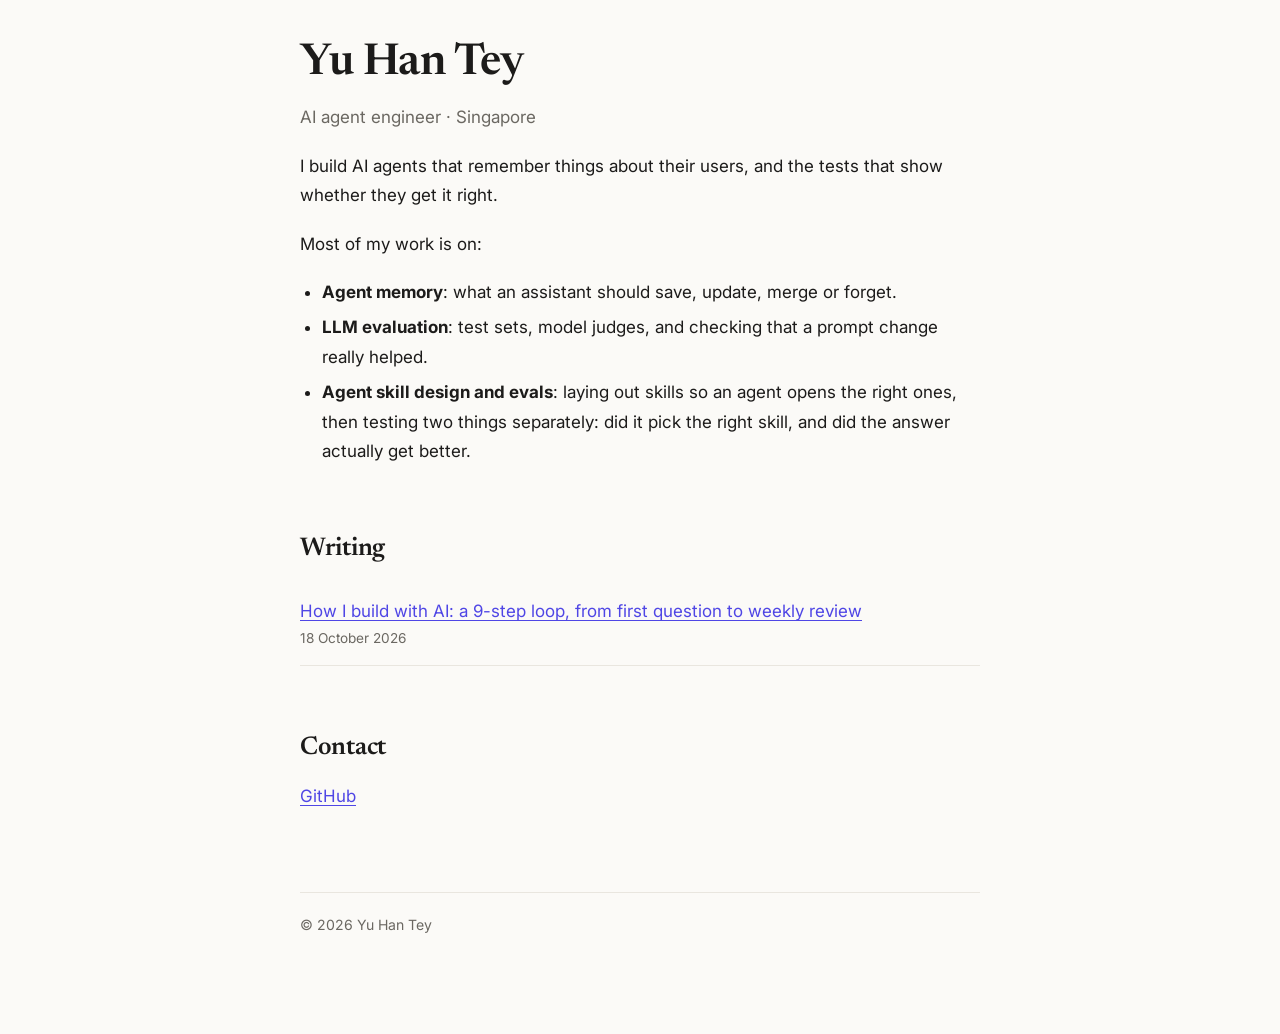
==== index.html @ 17f3b0b4 "Home: drop skill score line Co-Authored-By: Claude Opus 5.5 (1M context) <noreply@anthropic.com>" ====
<!doctype html>
<html lang="en">
<head>
<meta charset="utf-8">
<meta name="viewport" content="width=device-width, initial-scale=1">
<title>Yu Han Tey · AI agent engineer</title>
<meta name="description" content="Yu Han Tey is an AI agent engineer in Singapore working on agent memory, LLM evaluation, and agent skill design and evals.">
<link rel="canonical" href="https://yuhantey.github.io/">
<link rel="stylesheet" href="style.css">
<script type="application/ld+json">
{
  "@context": "https://schema.org",
  "@type": "Person",
  "name": "Yu Han Tey",
  "url": "https://yuhantey.github.io/",
  "jobTitle": "AI Agent Engineer",
  "address": { "@type": "PostalAddress", "addressLocality": "Singapore" },
  "knowsAbout": ["AI agent memory", "LLM evaluation", "LLM-as-a-judge", "Agent skill design", "Skill evaluation", "Claude Skills", "Claude Code"],
  "sameAs": [
    "https://github.com/yuhantey"
  ]
}
</script>
</head>
<body>
<main>
<h1>Yu Han Tey</h1>
<p class="muted">AI agent engineer · Singapore</p>

<p>I build AI agents that remember things about their users, and the tests that show whether they get it right.</p>
<p>Most of my work is on:</p>
<ul>
<li><b>Agent memory</b>: what an assistant should save, update, merge or forget.</li>
<li><b>LLM evaluation</b>: test sets, model judges, and checking that a prompt change really helped.</li>
<li><b>Agent skill design and evals</b>: laying out skills so an agent opens the right ones, then testing two things separately: did it pick the right skill, and did the answer actually get better.</li>
</ul>

<h2>Writing</h2>
<ul class="posts">
<li><a href="posts/how-i-work-with-ai.html">How I build with AI: a 9-step loop, from first question to weekly review</a><span class="date">18 October 2026</span></li>
</ul>

<h2>Contact</h2>
<p><a href="https://github.com/yuhantey">GitHub</a></p>

<footer>© 2026 Yu Han Tey</footer>
</main>
</body>
</html>
---- style.css ----
@import url('https://fonts.googleapis.com/css2?family=Inter:wght@400;500;600;700&family=Newsreader:opsz,wght@6..72,500;6..72,600&family=JetBrains+Mono:wght@400;500&display=swap');

:root {
  --bg: #fbfaf7;
  --surface: #ffffff;
  --text: #1c1b1a;
  --muted: #6b6862;
  --line: #e9e6df;
  --accent: #4f46e5;
  --accent-soft: #eef0ff;
  --ai: #7c3aed;
  --ai-soft: #f4efff;
  --me: #0f8a5f;
  --me-soft: #e8f6ef;
  --bad: #c2410c;
  --bad-soft: #fff1e8;
  --code-bg: #f3f1ec;
  --pre-bg: #1d1c22;
  --pre-text: #e8e6f0;
  --shadow: 0 1px 2px rgba(20, 18, 12, .04), 0 4px 16px rgba(20, 18, 12, .05);
}
@media (prefers-color-scheme: dark) {
  :root {
    --bg: #141317;
    --surface: #1c1b20;
    --text: #ecebf0;
    --muted: #a09ea8;
    --line: #2e2c34;
    --accent: #8b85ff;
    --accent-soft: #23213a;
    --ai: #b294ff;
    --ai-soft: #251d38;
    --me: #4cc79a;
    --me-soft: #15291f;
    --bad: #ff9b6a;
    --bad-soft: #2d1c14;
    --code-bg: #26242c;
    --pre-bg: #0e0d11;
    --pre-text: #e8e6f0;
    --shadow: 0 1px 2px rgba(0, 0, 0, .3), 0 4px 16px rgba(0, 0, 0, .25);
  }
}

* { box-sizing: border-box; }
html { -webkit-text-size-adjust: 100%; }
body {
  margin: 0;
  background: var(--bg);
  color: var(--text);
  font: 17px/1.75 Inter, -apple-system, BlinkMacSystemFont, "Segoe UI", "PingFang SC", "Noto Sans SC", sans-serif;
  -webkit-font-smoothing: antialiased;
}
main { max-width: 720px; margin: 0 auto; padding: 40px 20px 96px; }
a { color: var(--accent); text-decoration-thickness: 1px; text-underline-offset: 3px; }
p { margin: 0 0 1.1em; }
.muted { color: var(--muted); }
.small { font-size: .88rem; }

/* nav + header */
nav { display: flex; gap: 18px; margin-bottom: 56px; font-size: .92rem; }
nav a { color: var(--text); font-weight: 600; text-decoration: none; display: inline-flex; align-items: center; gap: 10px; }
nav a::before {
  content: "YT"; display: inline-grid; place-items: center; width: 30px; height: 30px; border-radius: 50%;
  background: var(--text); color: var(--bg); font-size: .7rem; letter-spacing: .02em;
}
nav a:hover { color: var(--accent); }

h1, h2, h3 { font-family: Newsreader, Georgia, serif; font-weight: 600; letter-spacing: -.01em; }
h1 { font-size: clamp(2rem, 5.4vw, 2.75rem); line-height: 1.12; margin: 0 0 14px; }
h2 { font-size: 1.6rem; line-height: 1.25; margin: 2.6em 0 .7em; }
h3 { font-size: 1.22rem; margin: 1.8em 0 .4em; }
.kicker { font-size: .78rem; font-weight: 600; letter-spacing: .08em; text-transform: uppercase; color: var(--accent); margin-bottom: 10px; }
.meta { color: var(--muted); font-size: .9rem; margin-bottom: 36px; }
.lead { font-size: 1.2rem; line-height: 1.6; }
.sec { display: block; font-family: Inter, sans-serif; font-size: .78rem; font-weight: 600; letter-spacing: .08em; color: var(--accent); margin-bottom: 4px; }

/* cards */
.answer {
  margin: 32px 0 8px; padding: 20px 24px; border-radius: 14px;
  background: var(--accent-soft); border: 1px solid color-mix(in srgb, var(--accent) 22%, transparent);
}
.answer .label { font-size: .75rem; font-weight: 700; letter-spacing: .1em; text-transform: uppercase; color: var(--accent); margin-bottom: 6px; }
.answer p { margin: .45em 0; }

.compare { display: grid; grid-template-columns: 1fr 1fr; gap: 14px; margin: 22px 0; }
@media (max-width: 640px) { .compare { grid-template-columns: 1fr; } }
.card { background: var(--surface); border: 1px solid var(--line); border-radius: 14px; padding: 18px 20px; box-shadow: var(--shadow); }
.card p { margin: .4em 0; }
.card .label { display: inline-block; font-size: .72rem; font-weight: 700; letter-spacing: .08em; text-transform: uppercase; padding: 2px 10px; border-radius: 999px; margin-bottom: 8px; }
.card.before .label { background: var(--bad-soft); color: var(--bad); }
.card.after .label { background: var(--me-soft); color: var(--me); }
.card.before p { font-family: "JetBrains Mono", ui-monospace, monospace; font-size: .86rem; line-height: 1.6; color: var(--muted); }

.insight {
  font-family: Newsreader, Georgia, serif; font-size: 1.45rem; line-height: 1.4; font-weight: 500;
  margin: 34px 0; padding: 4px 0 4px 22px; border-left: 3px solid var(--accent);
}

/* rule cards */
.rules { list-style: none; padding: 0; margin: 20px 0; display: grid; grid-template-columns: 1fr 1fr; gap: 12px; counter-reset: r; }
@media (max-width: 640px) { .rules { grid-template-columns: 1fr; } }
.rules li { counter-increment: r; background: var(--surface); border: 1px solid var(--line); border-radius: 12px; padding: 14px 16px 14px 52px; position: relative; font-size: .95rem; line-height: 1.55; margin: 0; }
.rules li::before {
  content: counter(r); position: absolute; left: 16px; top: 14px; width: 24px; height: 24px; border-radius: 50%;
  display: grid; place-items: center; font-size: .78rem; font-weight: 700; background: var(--accent-soft); color: var(--accent);
}
.rules li b { display: block; margin-bottom: 2px; }
.rules li.wide { grid-column: 1 / -1; }

/* loop timeline */
.loop { list-style: none; padding: 0; margin: 26px 0; position: relative; }
.loop::before { content: ""; position: absolute; left: 17px; top: 8px; bottom: 8px; width: 2px; background: var(--line); }
.loop li { position: relative; padding: 0 0 22px 54px; margin: 0; }
.loop li:last-child { padding-bottom: 0; }
.loop .dot {
  position: absolute; left: 0; top: 0; width: 36px; height: 36px; border-radius: 50%;
  display: grid; place-items: center; font-weight: 700; font-size: .9rem; border: 2px solid var(--bg);
}
.loop .ai .dot { background: var(--ai-soft); color: var(--ai); box-shadow: 0 0 0 1px var(--ai); }
.loop .me .dot { background: var(--me-soft); color: var(--me); box-shadow: 0 0 0 1px var(--me); }
.loop .title { font-weight: 600; display: flex; align-items: center; gap: 10px; flex-wrap: wrap; line-height: 36px; }
.loop .who { font-size: .7rem; font-weight: 700; letter-spacing: .08em; text-transform: uppercase; padding: 1px 9px; border-radius: 999px; line-height: 1.7; }
.loop .ai .who { background: var(--ai-soft); color: var(--ai); }
.loop .me .who { background: var(--me-soft); color: var(--me); }
.loop .desc { color: var(--muted); font-size: .95rem; margin-top: 2px; line-height: 1.6; }
.loop .desc b { color: var(--text); font-weight: 600; }

/* story blocks */
.story { border: 1px solid var(--line); border-radius: 14px; padding: 6px 22px 10px; margin: 18px 0; background: var(--surface); box-shadow: var(--shadow); }
.story h3 { margin-top: .9em; }
.story .lesson { font-size: .92rem; color: var(--me); font-weight: 600; }

.terms { display: grid; gap: 10px; margin: 18px 0; }
.terms div { border-left: 3px solid var(--ai); padding: 2px 0 2px 14px; font-size: .95rem; }

/* tables, code */
table { border-collapse: separate; border-spacing: 0; width: 100%; margin: 1.2em 0; font-size: .93rem; border: 1px solid var(--line); border-radius: 12px; overflow: hidden; background: var(--surface); }
th, td { padding: 10px 14px; text-align: left; vertical-align: top; border-bottom: 1px solid var(--line); }
tr:last-child td { border-bottom: 0; }
th { font-size: .74rem; letter-spacing: .07em; text-transform: uppercase; color: var(--muted); background: var(--code-bg); font-weight: 600; }
code { font-family: "JetBrains Mono", ui-monospace, monospace; background: var(--code-bg); padding: 1px 6px; border-radius: 5px; font-size: .86em; }
pre { background: var(--pre-bg); color: var(--pre-text); padding: 16px 18px; border-radius: 12px; overflow-x: auto; font-size: .84rem; line-height: 1.6; }
pre code { background: none; padding: 0; color: inherit; }
blockquote { margin: 1.2em 0; padding: 2px 0 2px 18px; border-left: 3px solid var(--line); color: var(--muted); }
ol, ul { padding-left: 1.3em; }
li { margin: .3em 0; }

/* older draft components */
.sol { margin: 14px 0; padding: 12px 18px; border: 1px solid var(--line); border-radius: 12px; background: var(--surface); }
.sol > .tag { display: inline-block; font-size: .72rem; font-weight: 700; padding: 1px 10px; border-radius: 999px; color: #fff; }
.sol.bad > .tag { background: var(--bad); }
.sol.good > .tag { background: #b7791f; }
.sol.great > .tag { background: var(--me); }
.flow { display: flex; flex-wrap: wrap; align-items: center; gap: 6px; margin: 16px 0; font-size: .85rem; }
.flow .step { border: 1px solid var(--line); border-radius: 8px; padding: 6px 10px; text-align: center; background: var(--surface); }
.flow .step small { display: block; color: var(--muted); }
.flow .arrow { color: var(--muted); }
.who-code { border-left: 4px solid var(--me) !important; }
.who-model { border-left: 4px solid var(--ai) !important; }
.legend { font-size: .85rem; color: var(--muted); }
.legend span { display: inline-block; width: 12px; height: 12px; vertical-align: -1px; margin: 0 4px 0 10px; border-radius: 3px; }
.tree { border-left: 2px solid var(--line); margin: 12px 0 12px 8px; padding-left: 14px; font-size: .9rem; }
.tree p { margin: .35em 0; }
ul.posts { list-style: none; padding: 0; }
ul.posts li { padding: 14px 0; border-bottom: 1px solid var(--line); }
ul.posts .date { display: block; font-size: .85rem; color: var(--muted); }

footer { margin-top: 80px; padding-top: 20px; border-top: 1px solid var(--line); font-size: .88rem; color: var(--muted); }
footer a { color: var(--muted); }
table.mini { font-size: .88rem; margin: 10px 0; }
table.mini td { padding: 7px 12px; }
table.mini td:first-child { width: 110px; color: var(--muted); font-weight: 600; white-space: nowrap; }
table.mini tr:nth-child(3) td:first-child { color: var(--me); }
table.mini tr:nth-child(4) td:first-child { color: var(--bad); }
table.mini.cases td:first-child { width: auto; white-space: normal; color: var(--text); font-weight: 500; }
table.mini.cases tr td:first-child { color: var(--text) !important; }
ol.q7 { columns: 2; column-gap: 24px; font-size: .9rem; color: var(--text); margin: 10px 0 8px; padding-left: 1.4em; }
ol.q7 li { break-inside: avoid; margin: .2em 0; }
@media (max-width: 640px) { ol.q7 { columns: 1; } }
.rules li pre { margin: 8px 0 0; padding: 8px 10px; font-size: .78rem; }
.fixmap { display: grid; gap: 10px; margin: 20px 0; }
.fm-row { display: grid; grid-template-columns: minmax(0, 1fr) 28px minmax(0, 1.4fr); align-items: stretch; }
.fm-cause, .fm-fix { border-radius: 12px; padding: 12px 14px; font-size: .93rem; line-height: 1.5; }
.fm-cause { background: var(--bad-soft); color: var(--bad); font-weight: 600; display: flex; align-items: center; }
.fm-fix { background: var(--me-soft); border: 1px solid color-mix(in srgb, var(--me) 25%, transparent); }
.fm-fix b { display: block; color: var(--me); }
.fm-fix span { color: var(--text); }
.fm-arrow { display: grid; place-items: center; color: var(--muted); font-size: 1.1rem; }
@media (max-width: 640px) {
  .fm-row { grid-template-columns: 1fr; }
  .fm-arrow { transform: rotate(90deg); height: 22px; }
}
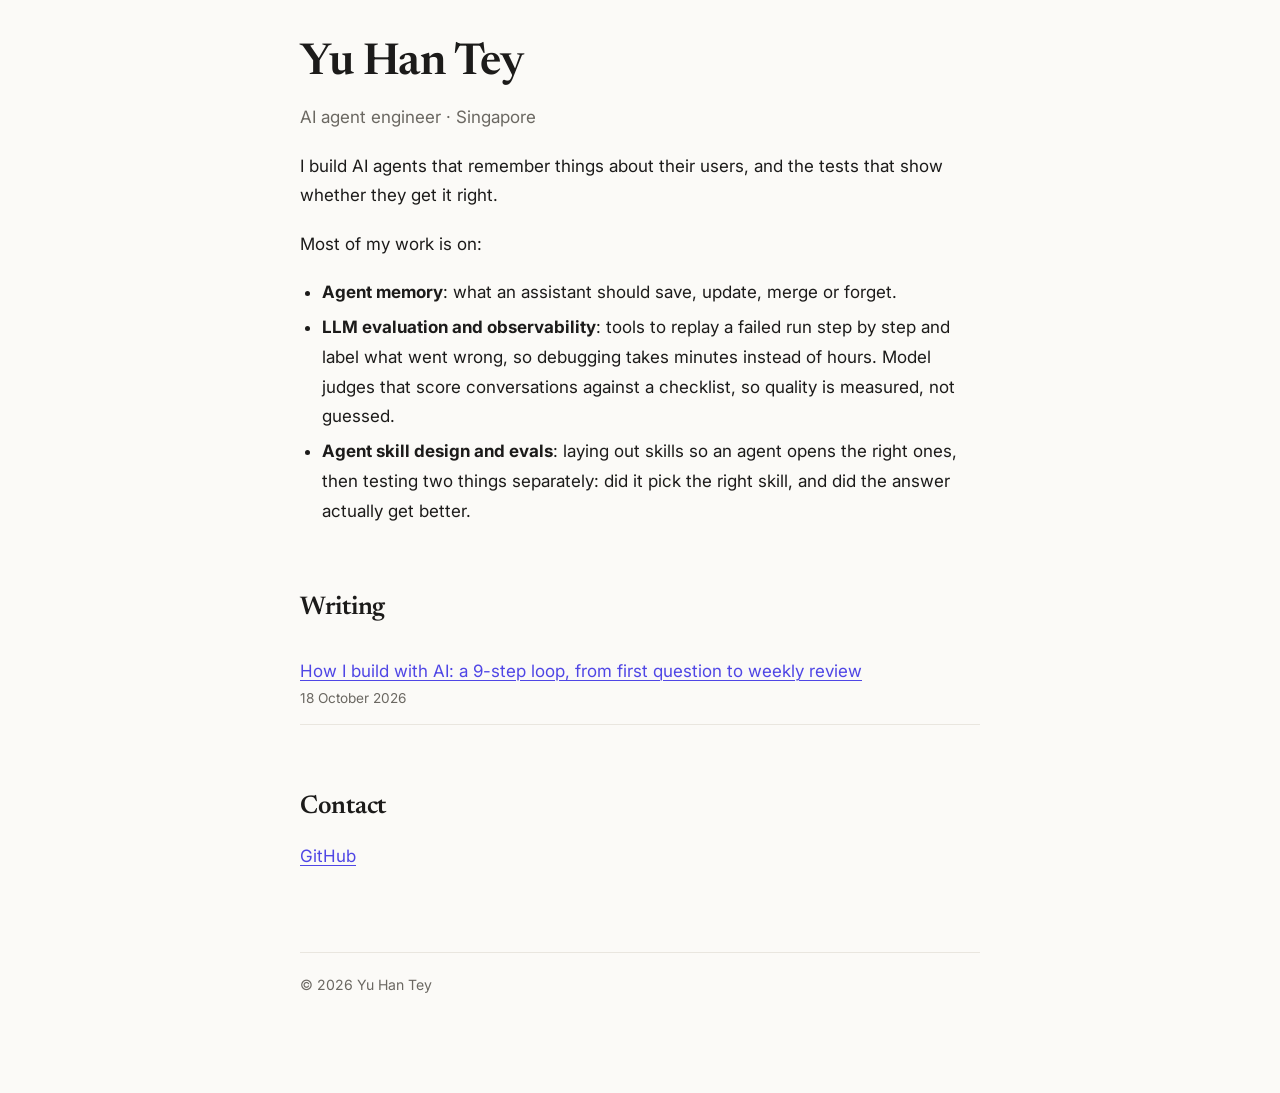
==== commit 2c66eaf4: "Home: evaluation and observability Co-Authored-By: Claude Opus 5.5 (1M context) <noreply@anthropic.c" ====
--- a/index.html
+++ b/index.html
@@ -4,7 +4,7 @@
 <meta charset="utf-8">
 <meta name="viewport" content="width=device-width, initial-scale=1">
 <title>Yu Han Tey · AI agent engineer</title>
-<meta name="description" content="Yu Han Tey is an AI agent engineer in Singapore working on agent memory, LLM evaluation, and agent skill design and evals.">
+<meta name="description" content="Yu Han Tey is an AI agent engineer in Singapore working on agent memory, LLM evaluation and observability, and agent skill design and evals.">
 <link rel="canonical" href="https://yuhantey.github.io/">
 <link rel="stylesheet" href="style.css">
 <script type="application/ld+json">
@@ -15,7 +15,7 @@
   "url": "https://yuhantey.github.io/",
   "jobTitle": "AI Agent Engineer",
   "address": { "@type": "PostalAddress", "addressLocality": "Singapore" },
-  "knowsAbout": ["AI agent memory", "LLM evaluation", "LLM-as-a-judge", "Agent skill design", "Skill evaluation", "Claude Skills", "Claude Code"],
+  "knowsAbout": ["AI agent memory", "LLM evaluation", "LLM observability", "LLM-as-a-judge", "Agent skill design", "Skill evaluation", "Claude Skills", "Claude Code"],
   "sameAs": [
     "https://github.com/yuhantey"
   ]
@@ -31,7 +31,7 @@
 <p>Most of my work is on:</p>
 <ul>
 <li><b>Agent memory</b>: what an assistant should save, update, merge or forget.</li>
-<li><b>LLM evaluation</b>: test sets, model judges, and checking that a prompt change really helped.</li>
+<li><b>LLM evaluation and observability</b>: tools to replay a failed run step by step and label what went wrong, so debugging takes minutes instead of hours. Model judges that score conversations against a checklist, so quality is measured, not guessed.</li>
 <li><b>Agent skill design and evals</b>: laying out skills so an agent opens the right ones, then testing two things separately: did it pick the right skill, and did the answer actually get better.</li>
 </ul>
 
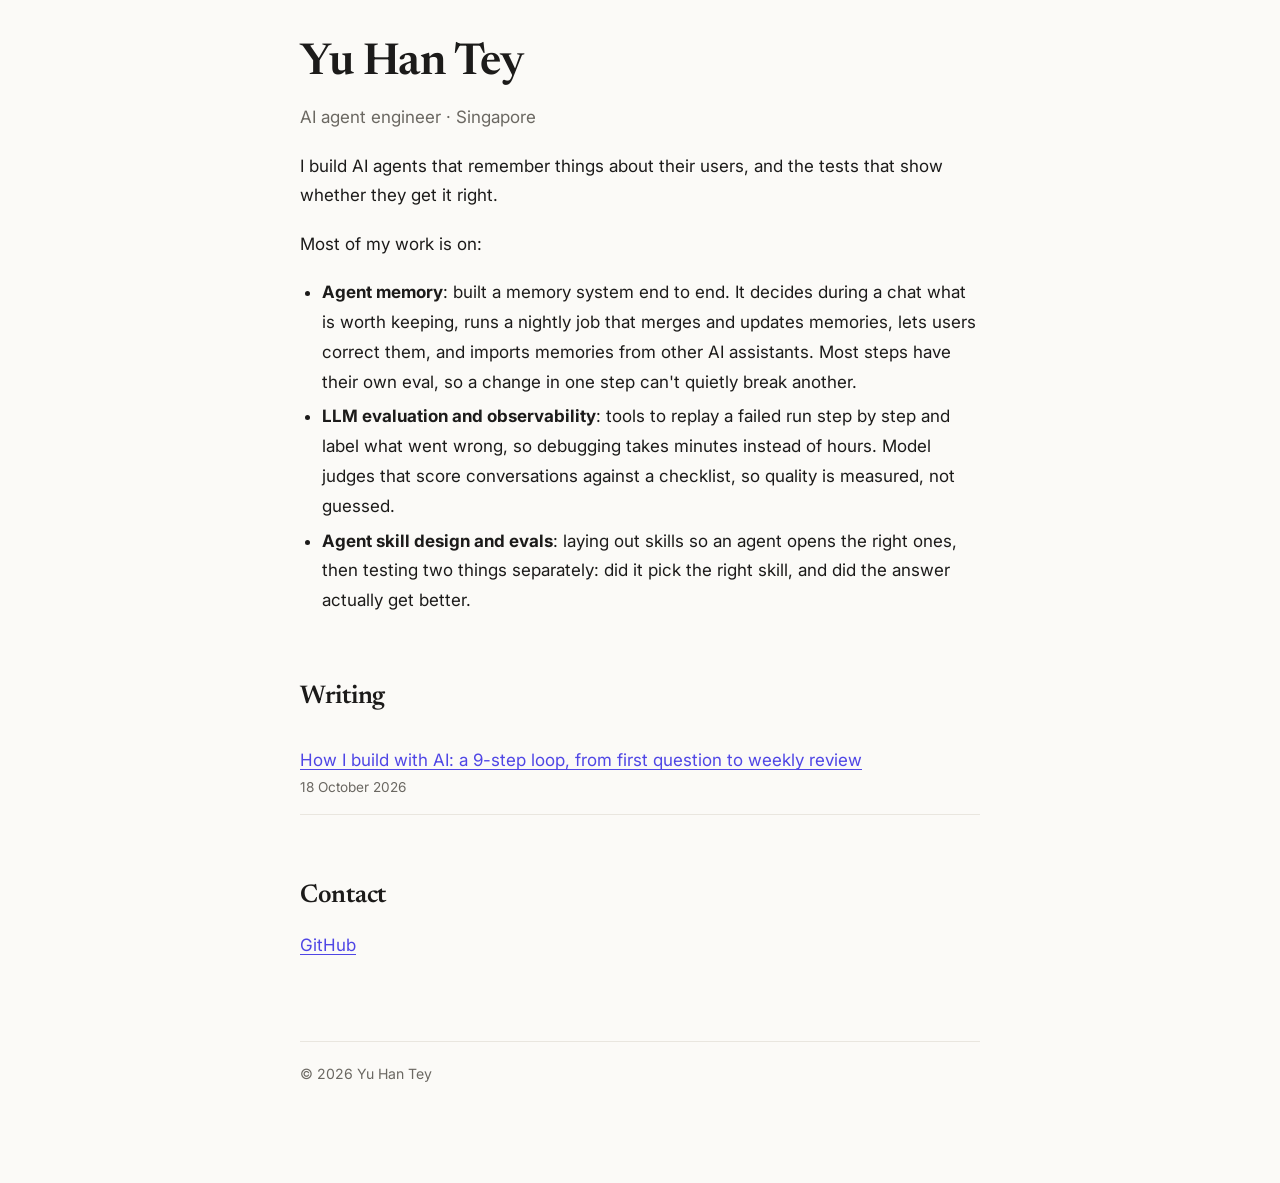
==== commit ec3acf10: "Home: concrete agent memory line Co-Authored-By: Claude Opus 5.5 (1M context) <noreply@anthropic.com" ====
--- a/index.html
+++ b/index.html
@@ -30,7 +30,7 @@
 <p>I build AI agents that remember things about their users, and the tests that show whether they get it right.</p>
 <p>Most of my work is on:</p>
 <ul>
-<li><b>Agent memory</b>: what an assistant should save, update, merge or forget.</li>
+<li><b>Agent memory</b>: built a memory system end to end. It decides during a chat what is worth keeping, runs a nightly job that merges and updates memories, lets users correct them, and imports memories from other AI assistants. Most steps have their own eval, so a change in one step can't quietly break another.</li>
 <li><b>LLM evaluation and observability</b>: tools to replay a failed run step by step and label what went wrong, so debugging takes minutes instead of hours. Model judges that score conversations against a checklist, so quality is measured, not guessed.</li>
 <li><b>Agent skill design and evals</b>: laying out skills so an agent opens the right ones, then testing two things separately: did it pick the right skill, and did the answer actually get better.</li>
 </ul>
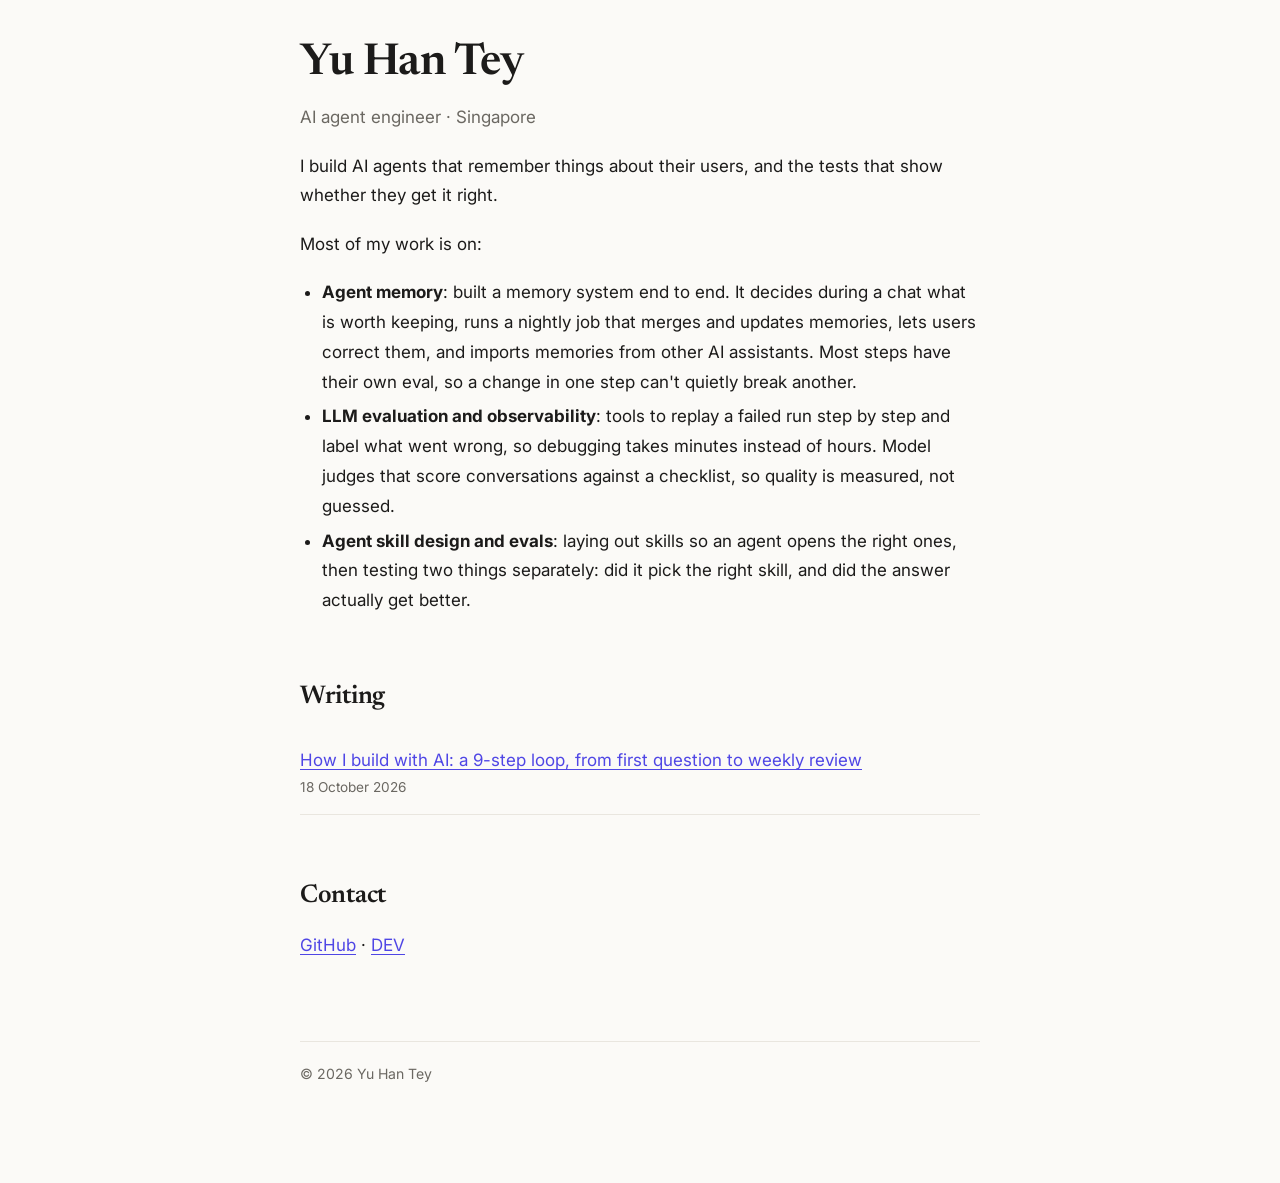
==== commit 323b9ea6: "Link DEV profile and add sameAs Co-Authored-By: Claude Opus 5.5 (1M context) <noreply@anthropic.com>" ====
--- a/index.html
+++ b/index.html
@@ -17,7 +17,8 @@
   "address": { "@type": "PostalAddress", "addressLocality": "Singapore" },
   "knowsAbout": ["AI agent memory", "LLM evaluation", "LLM observability", "LLM-as-a-judge", "Agent skill design", "Skill evaluation", "Claude Skills", "Claude Code"],
   "sameAs": [
-    "https://github.com/yuhantey"
+    "https://github.com/yuhantey",
+    "https://dev.to/yuhantey"
   ]
 }
 </script>
@@ -41,7 +42,7 @@
 </ul>
 
 <h2>Contact</h2>
-<p><a href="https://github.com/yuhantey">GitHub</a></p>
+<p><a href="https://github.com/yuhantey">GitHub</a> · <a href="https://dev.to/yuhantey">DEV</a></p>
 
 <footer>© 2026 Yu Han Tey</footer>
 </main>
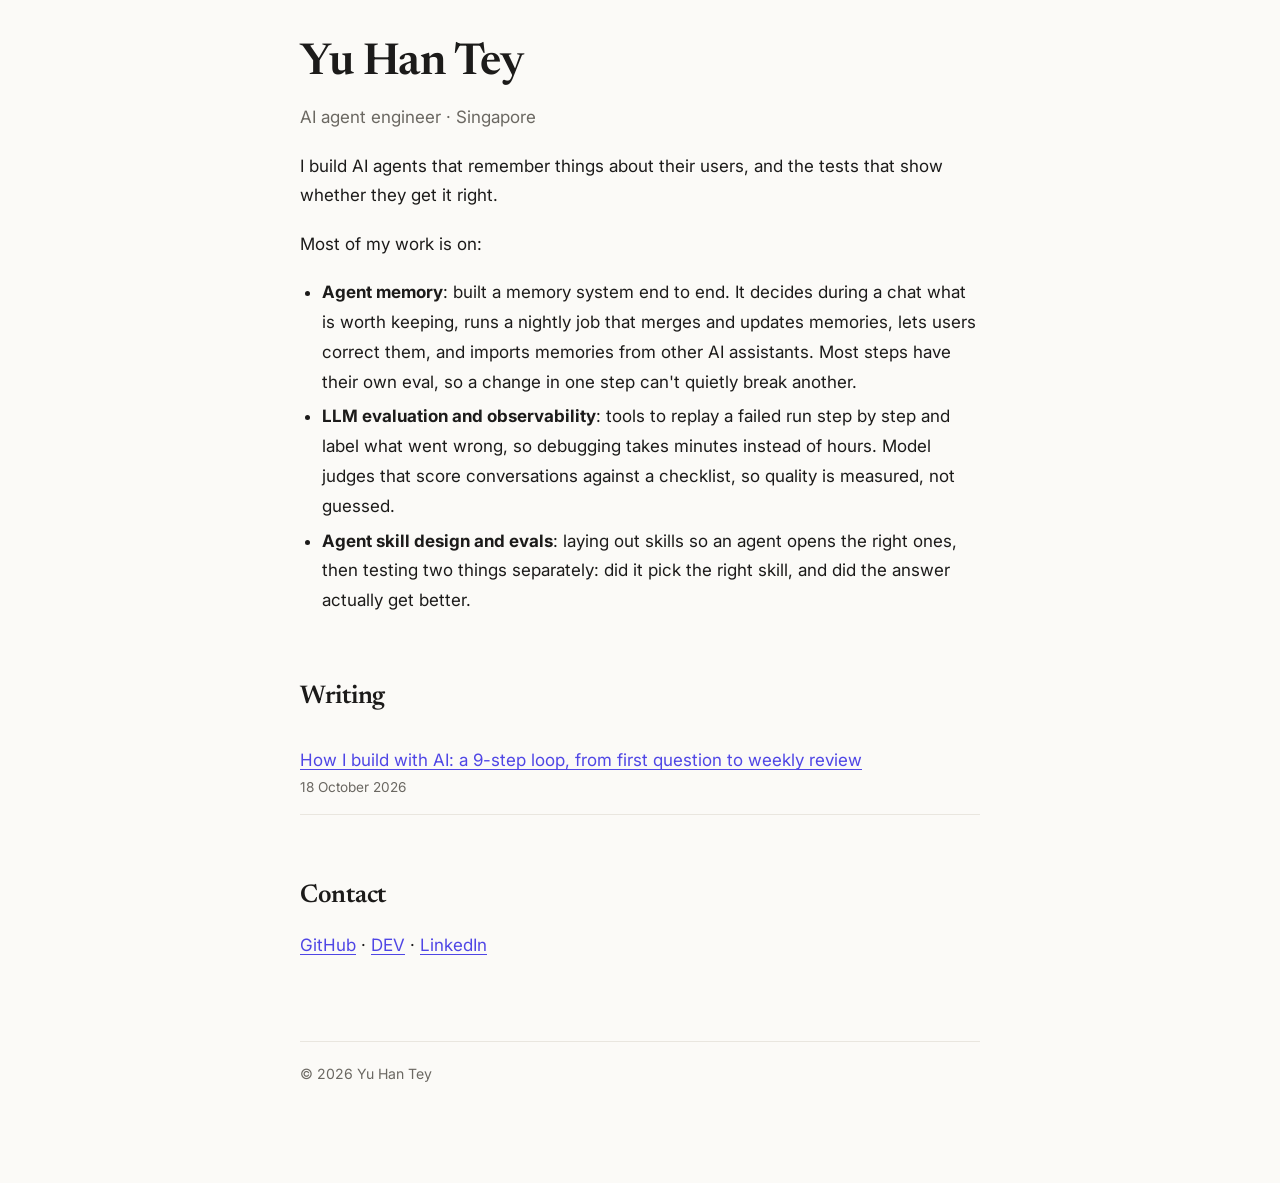
==== commit 042a9185: "Add LinkedIn link and sameAs Co-Authored-By: Claude Opus 5.5 (1M context) <noreply@anthropic.com>" ====
--- a/index.html
+++ b/index.html
@@ -18,7 +18,8 @@
   "knowsAbout": ["AI agent memory", "LLM evaluation", "LLM observability", "LLM-as-a-judge", "Agent skill design", "Skill evaluation", "Claude Skills", "Claude Code"],
   "sameAs": [
     "https://github.com/yuhantey",
-    "https://dev.to/yuhantey"
+    "https://dev.to/yuhantey",
+    "https://www.linkedin.com/in/yuhantey"
   ]
 }
 </script>
@@ -42,7 +43,7 @@
 </ul>
 
 <h2>Contact</h2>
-<p><a href="https://github.com/yuhantey">GitHub</a> · <a href="https://dev.to/yuhantey">DEV</a></p>
+<p><a href="https://github.com/yuhantey">GitHub</a> · <a href="https://dev.to/yuhantey">DEV</a> · <a href="https://www.linkedin.com/in/yuhantey">LinkedIn</a></p>
 
 <footer>© 2026 Yu Han Tey</footer>
 </main>
--- a/style.css
+++ b/style.css
@@ -190,3 +190,7 @@
   .fm-row { grid-template-columns: 1fr; }
   .fm-arrow { transform: rotate(90deg); height: 22px; }
 }
+table.ba td:first-child { color: var(--muted); font-weight: 600; white-space: nowrap; }
+table.ba td:nth-child(2) { color: var(--bad); }
+table.ba td:nth-child(3) { color: var(--me); }
+@media (max-width: 640px) { table.ba td:first-child { white-space: normal; } }
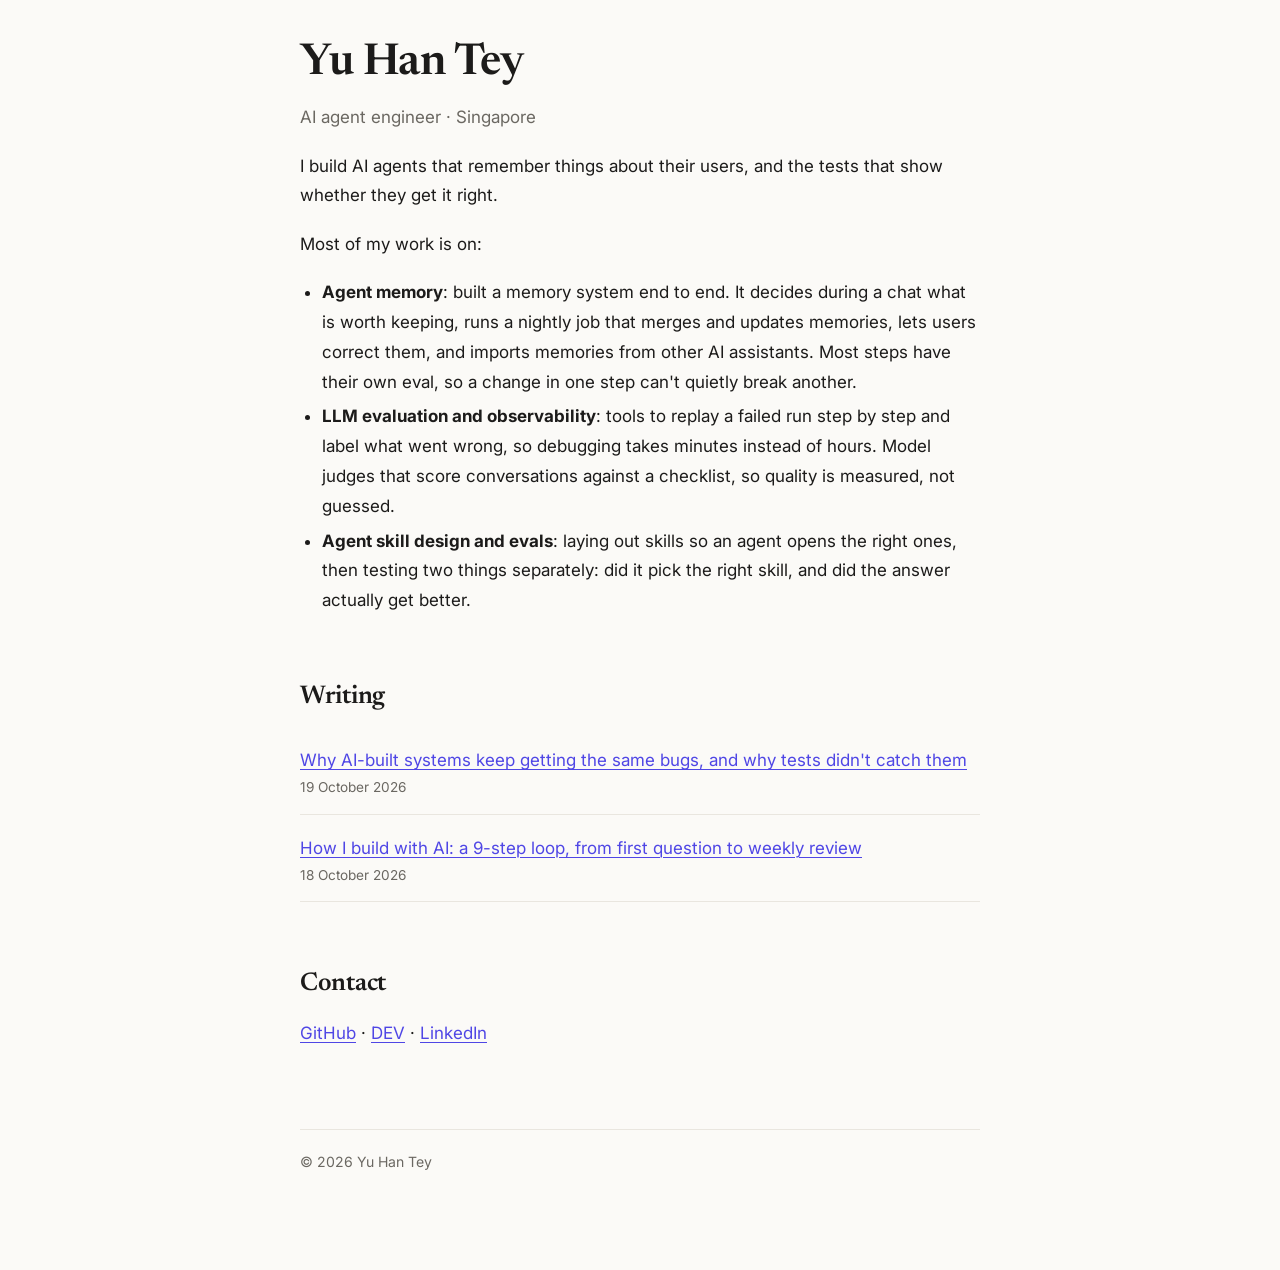
==== commit 5ab89b52: "Split repeat-bugs into its own post; loop diagram and hypothesis example Co-Authored-By: Claude Opus" ====
--- a/index.html
+++ b/index.html
@@ -39,6 +39,7 @@
 
 <h2>Writing</h2>
 <ul class="posts">
+<li><a href="posts/why-same-bugs-come-back.html">Why AI-built systems keep getting the same bugs, and why tests didn't catch them</a><span class="date">19 October 2026</span></li>
 <li><a href="posts/how-i-work-with-ai.html">How I build with AI: a 9-step loop, from first question to weekly review</a><span class="date">18 October 2026</span></li>
 </ul>
 
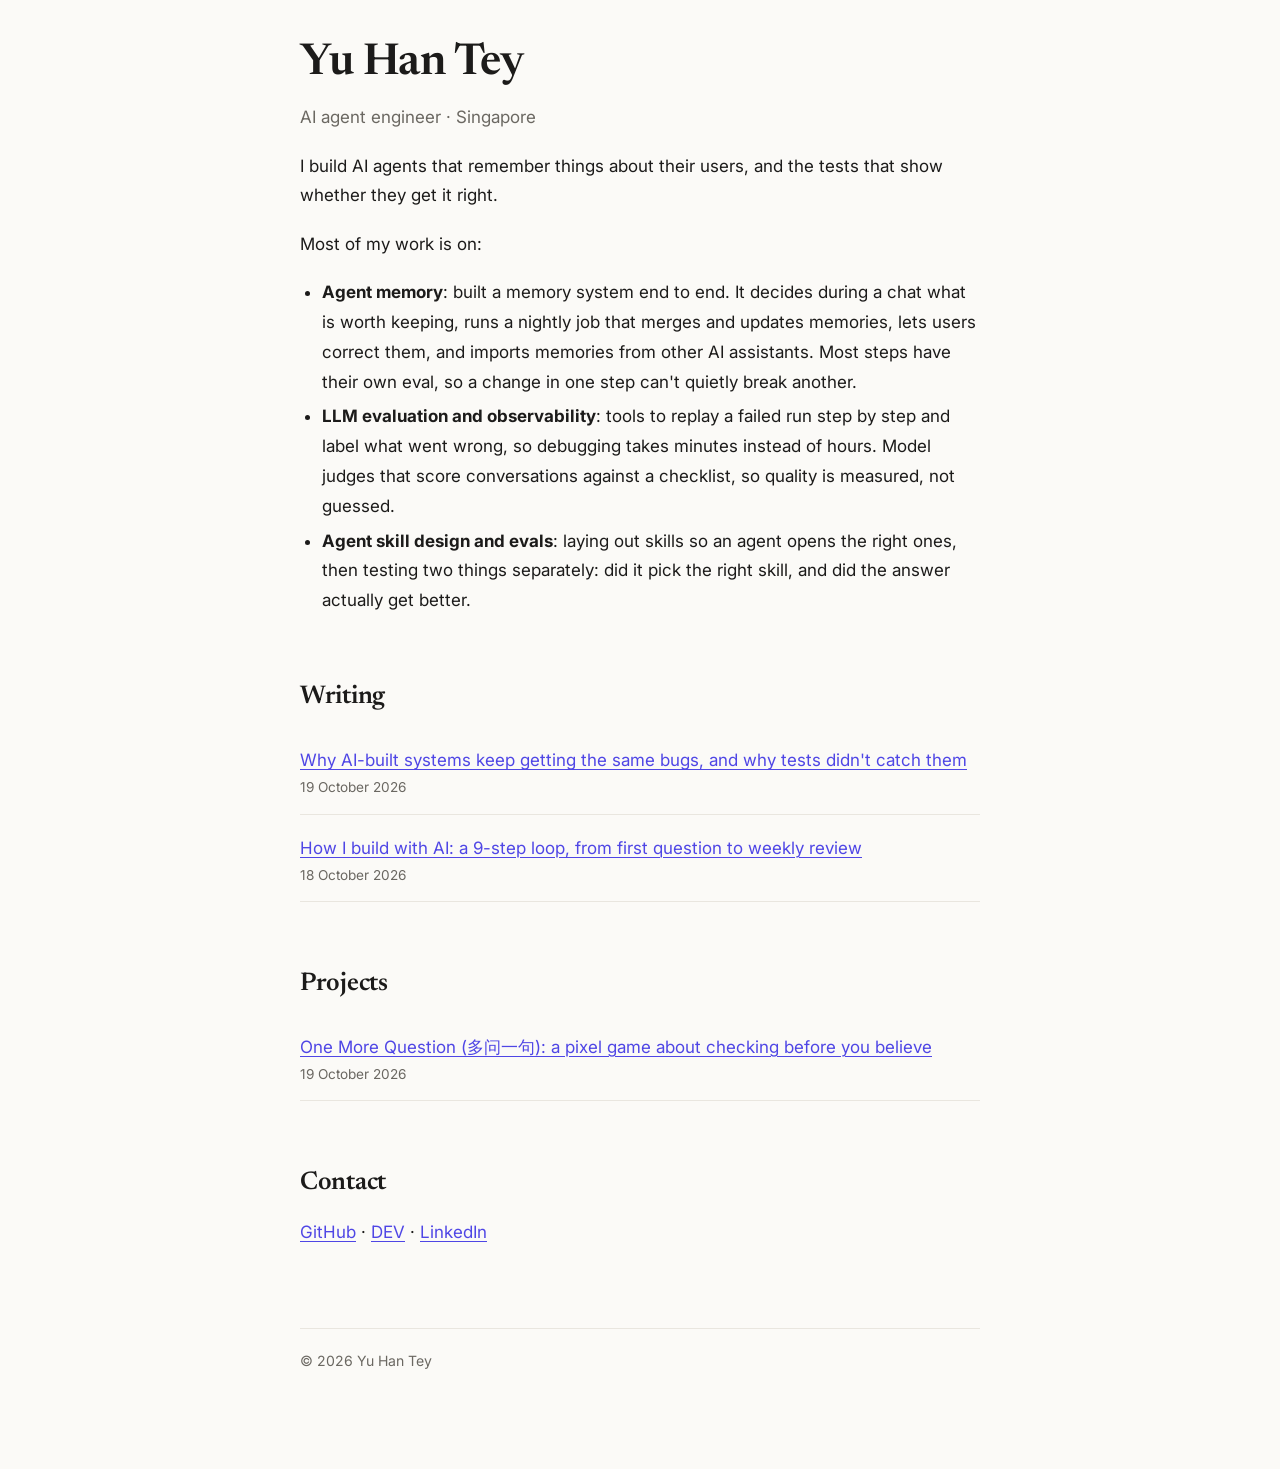
==== commit cbef7325: "Link the game from the homepage, sitemap and llms.txt Co-Authored-By: Claude Opus 5.5 (1M context) <" ====
--- a/index.html
+++ b/index.html
@@ -43,6 +43,11 @@
 <li><a href="posts/how-i-work-with-ai.html">How I build with AI: a 9-step loop, from first question to weekly review</a><span class="date">18 October 2026</span></li>
 </ul>
 
+<h2>Projects</h2>
+<ul class="posts">
+<li><a href="games/one-more-question/">One More Question (多问一句): a pixel game about checking before you believe</a><span class="date">19 October 2026</span></li>
+</ul>
+
 <h2>Contact</h2>
 <p><a href="https://github.com/yuhantey">GitHub</a> · <a href="https://dev.to/yuhantey">DEV</a> · <a href="https://www.linkedin.com/in/yuhantey">LinkedIn</a></p>
 
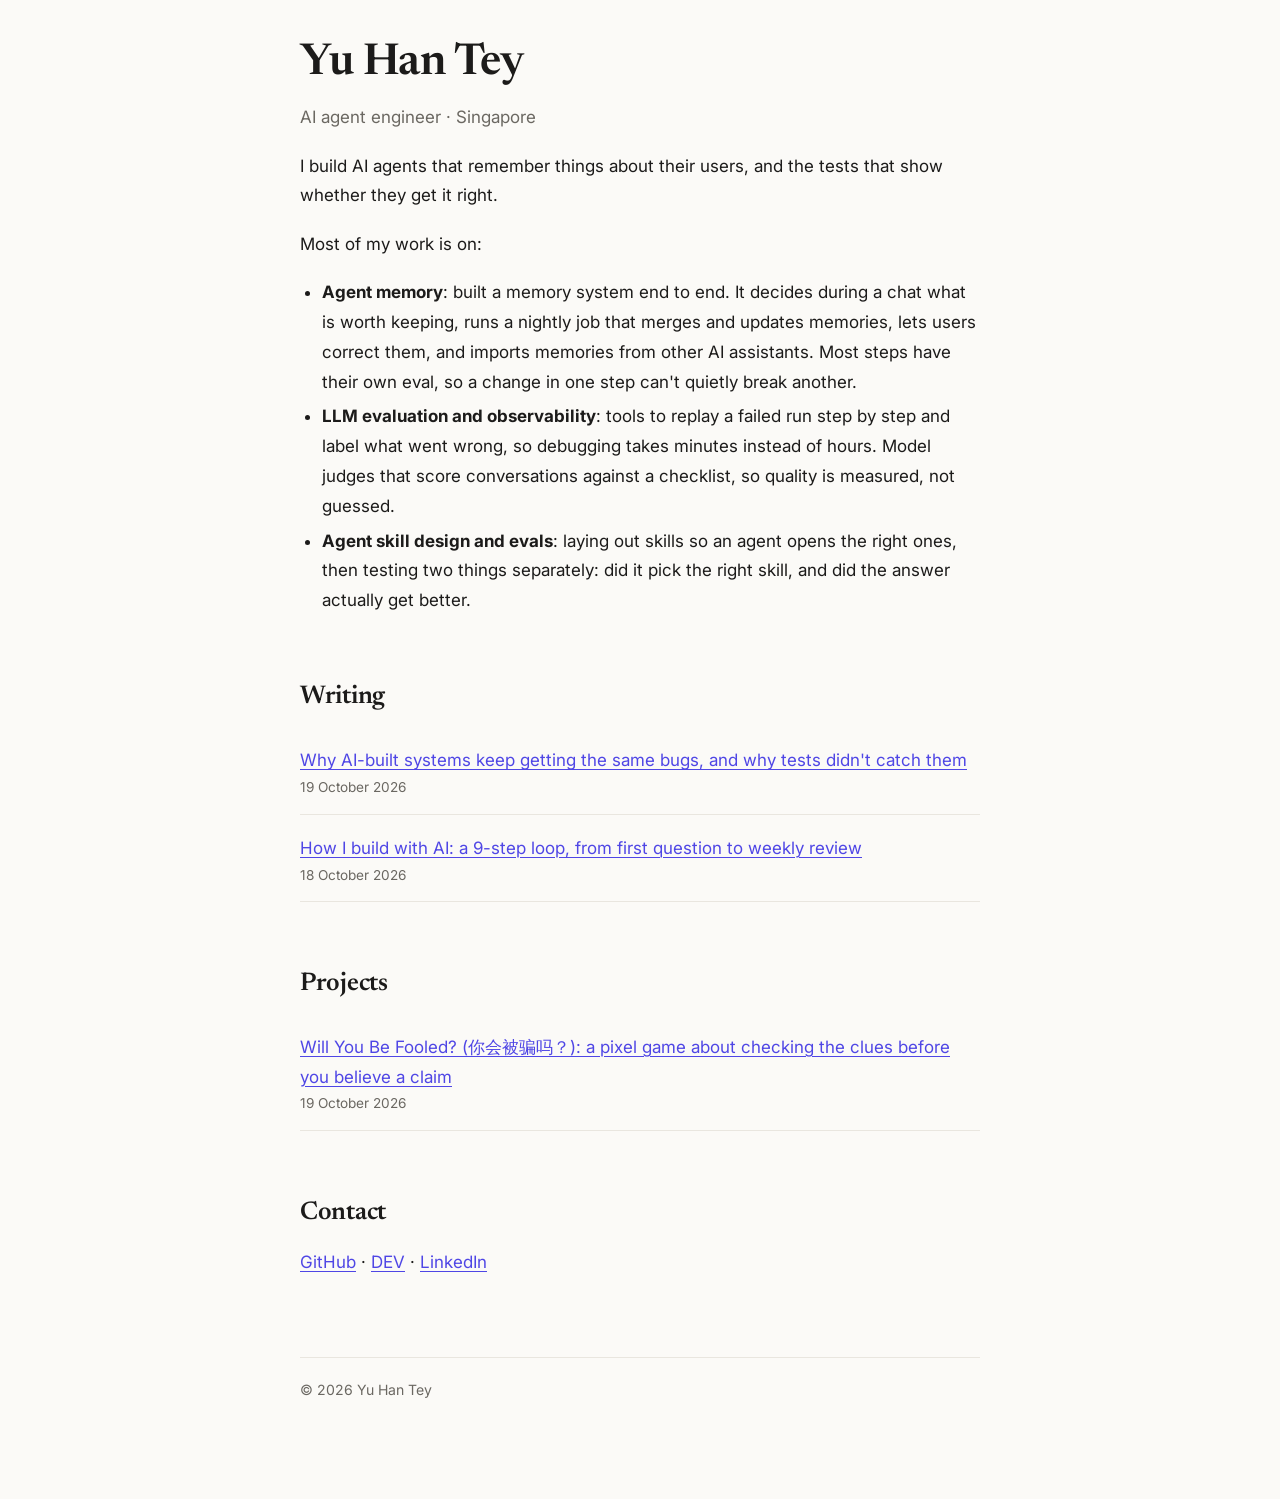
==== commit 49abba94: "Rename game to Will You Be Fooled?, plainer wording, research note on start Co-Authored-By: Claude O" ====
--- a/index.html
+++ b/index.html
@@ -45,7 +45,7 @@
 
 <h2>Projects</h2>
 <ul class="posts">
-<li><a href="games/one-more-question/">One More Question (多问一句): a pixel game about checking before you believe</a><span class="date">19 October 2026</span></li>
+<li><a href="games/one-more-question/">Will You Be Fooled? (你会被骗吗？): a pixel game about checking the clues before you believe a claim</a><span class="date">19 October 2026</span></li>
 </ul>
 
 <h2>Contact</h2>
